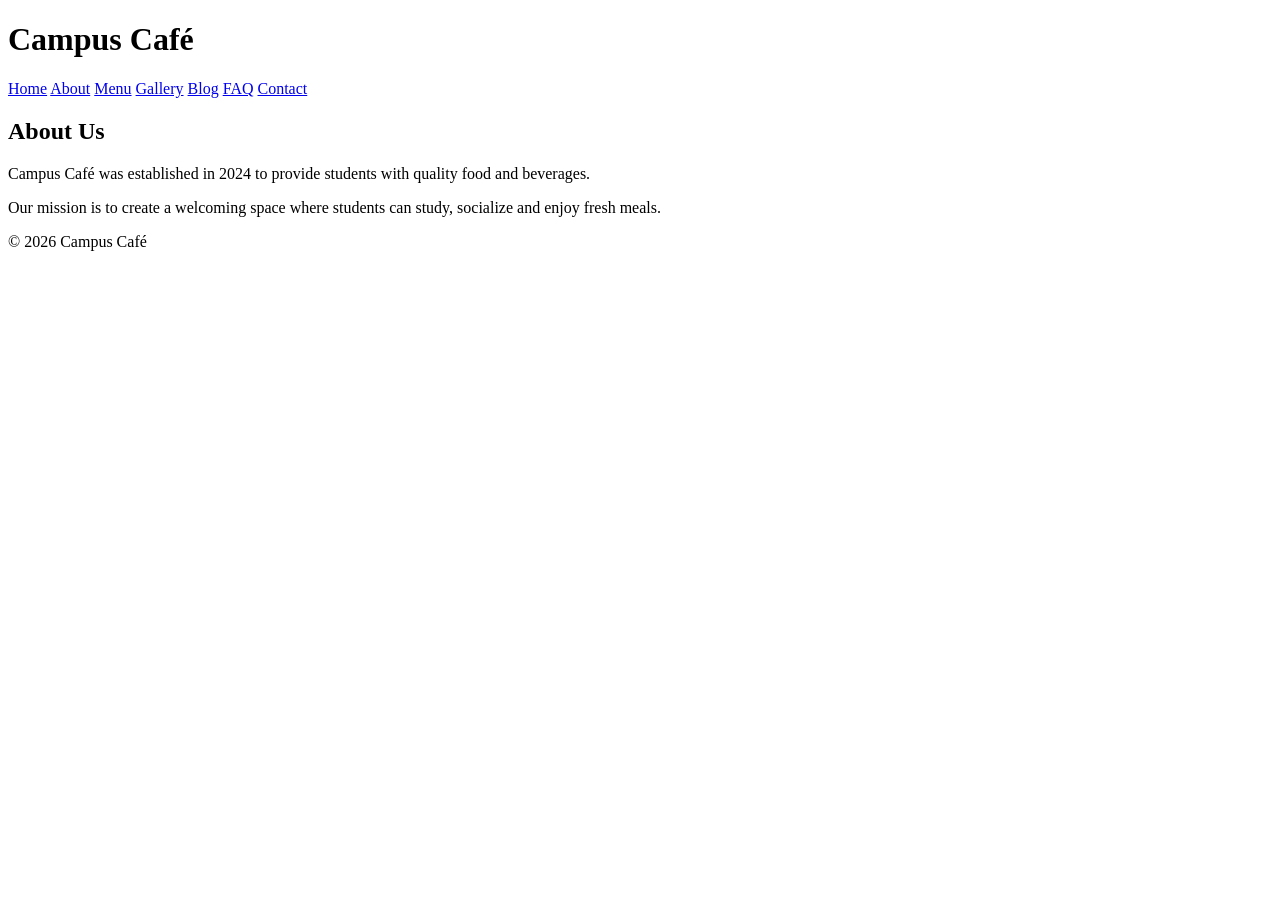
==== about.html @ 497cc383 "Create project structure" ====
<!DOCTYPE html>
<html>
<head>
    <title>About Us</title>
    <link rel="stylesheet" href="style.css">
</head>

<body>

<header>
    <h1>Campus Café</h1>

    <nav>
        <a href="index.html">Home</a>
        <a href="about.html">About</a>
        <a href="menu.html">Menu</a>
        <a href="gallery.html">Gallery</a>
        <a href="blog.html">Blog</a>
        <a href="faq.html">FAQ</a>
        <a href="contact.html">Contact</a>
    </nav>
</header>

<h2>About Us</h2>

<p>
    Campus Café was established in 2024 to provide students
    with quality food and beverages.
</p>

<p>
    Our mission is to create a welcoming space where students
    can study, socialize and enjoy fresh meals.
</p>

<footer>
    <p>© 2026 Campus Café</p>
</footer>

</body>
</html>
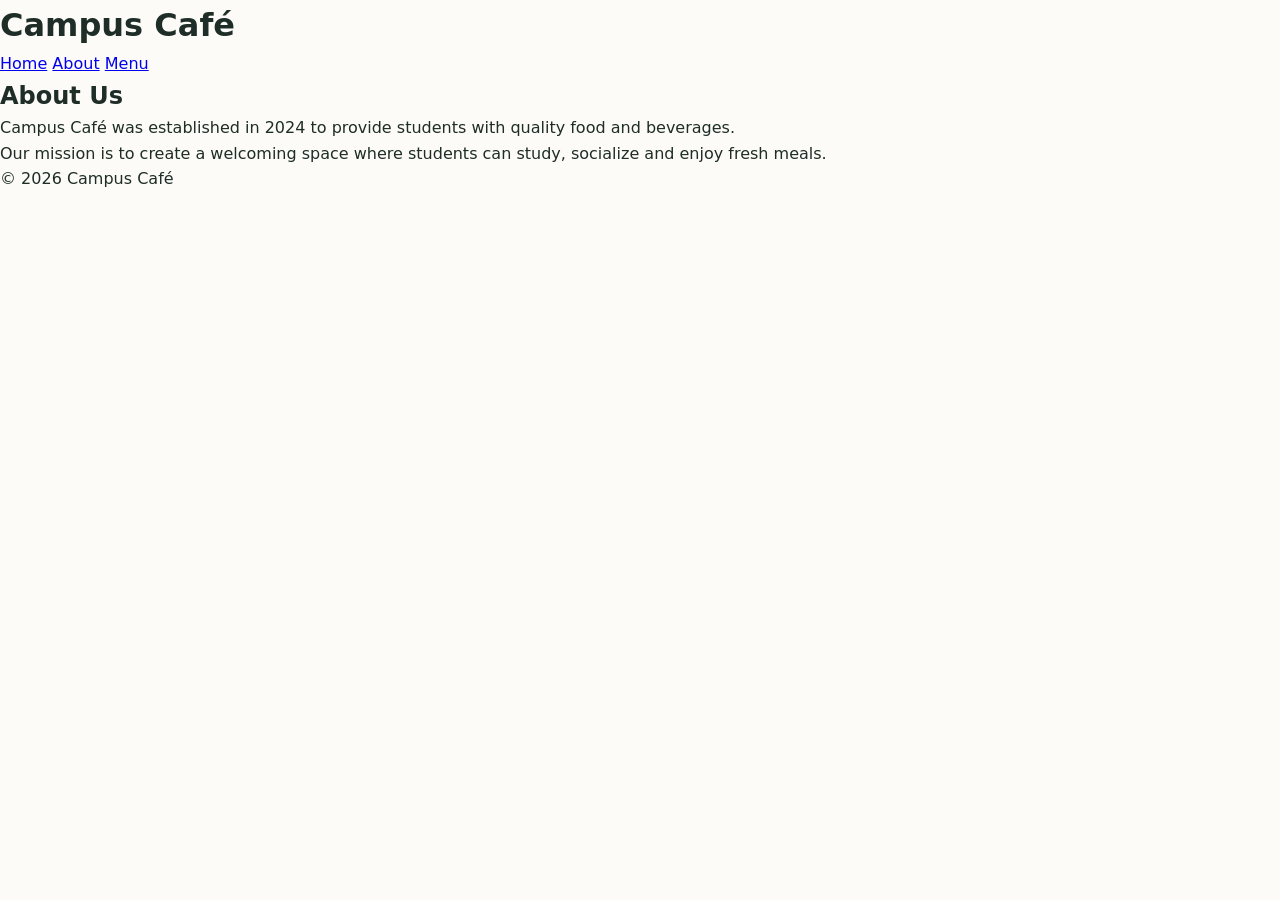
==== commit 07347cfe: "colour scheme" ====
--- a/about.html
+++ b/about.html
@@ -1,37 +1,52 @@
 <!DOCTYPE html>
-<html>
+<html lang="en">
 <head>
-    <title>About Us</title>
-    <link rel="stylesheet" href="style.css">
+    <meta charset="UTF-8">
+    <meta name="viewport" content="width=device-width, initial-scale=1.0">
+    <title>About Us | Campus Café</title>
+    <style>
+        /* --- DESIGN SYSTEM & VARIABLES --- */
+        :root {
+            --bg-primary: #fdfbf7;
+            --bg-secondary: #f4efe6;
+            --accent-dark: #2c4a3e;
+            --accent-light: #4a7c66;
+            --text-dark: #1e2d27;
+            --text-muted: #5c6b64;
+            --white: #ffffff;
+            --gold: #dfa837;
+            --shadow: 0 8px 24px rgba(0, 0, 0, 0.05);
+            --transition: all 0.3s ease;
+        }
+
+        * {
+            box-sizing: border-box;
+            margin: 0;
+            padding: 0;
+            font-family: 'Segoe UI', system-ui, -apple-system, sans-serif;
+        }
+
+        body {
+            background-color: var(--bg-primary);
+            color: var(--text-dark);
+            line-height: 1.6;
+        }
+    </style>
 </head>
-
 <body>
 
 <header>
     <h1>Campus Café</h1>
-
     <nav>
         <a href="index.html">Home</a>
         <a href="about.html">About</a>
         <a href="menu.html">Menu</a>
-        <a href="gallery.html">Gallery</a>
-        <a href="blog.html">Blog</a>
-        <a href="faq.html">FAQ</a>
-        <a href="contact.html">Contact</a>
     </nav>
 </header>
 
 <h2>About Us</h2>
-
-<p>
-    Campus Café was established in 2024 to provide students
-    with quality food and beverages.
-</p>
-
-<p>
-    Our mission is to create a welcoming space where students
-    can study, socialize and enjoy fresh meals.
-</p>
+<p>Campus Café was established in 2024 to provide students with quality food and beverages.</p>
+<p>Our mission is to create a welcoming space where students can study, socialize and enjoy fresh meals.</p>
 
 <footer>
     <p>© 2026 Campus Café</p>
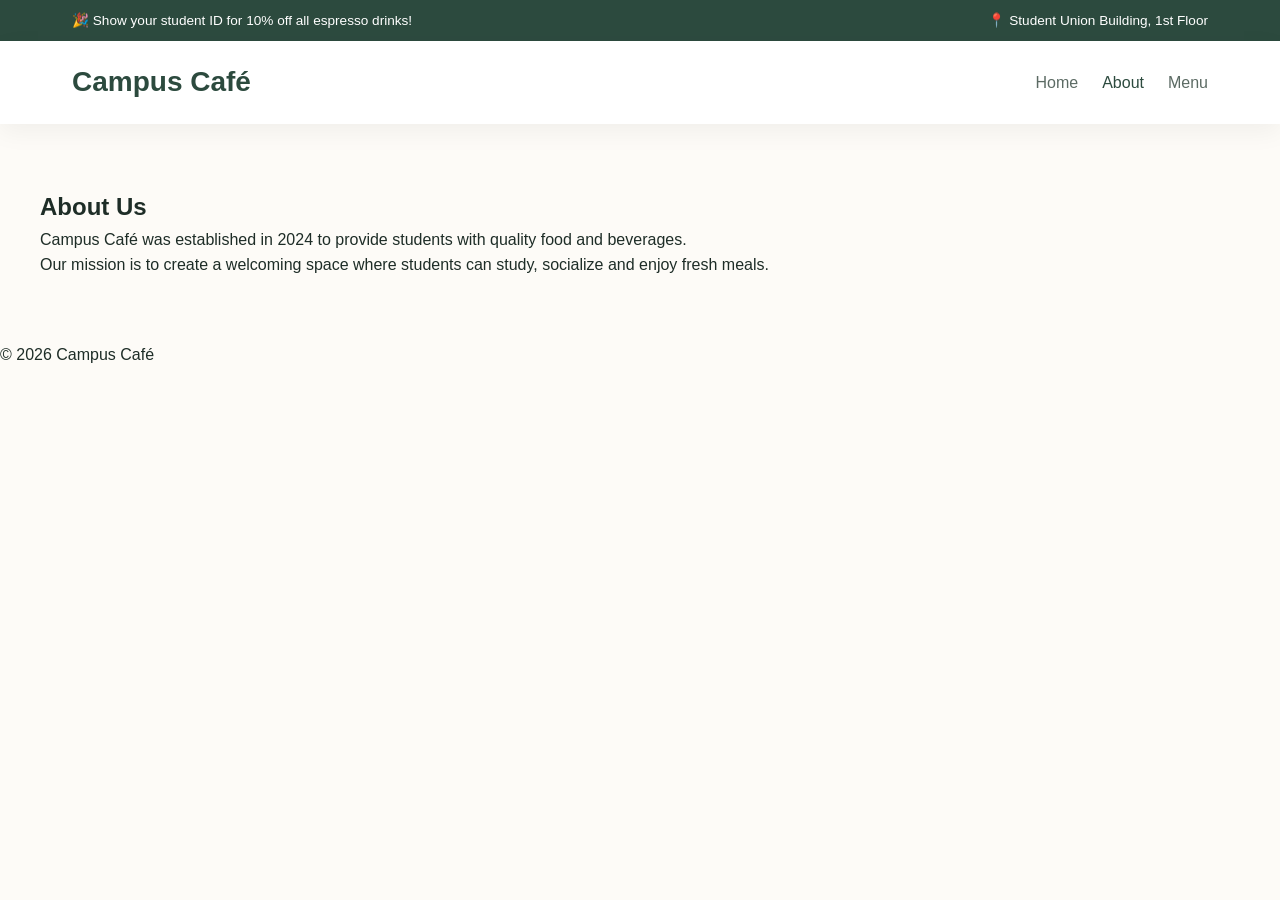
==== commit 5eacbcbe: "header" ====
--- a/about.html
+++ b/about.html
@@ -5,7 +5,6 @@
     <meta name="viewport" content="width=device-width, initial-scale=1.0">
     <title>About Us | Campus Café</title>
     <style>
-        /* --- DESIGN SYSTEM & VARIABLES --- */
         :root {
             --bg-primary: #fdfbf7;
             --bg-secondary: #f4efe6;
@@ -19,34 +18,62 @@
             --transition: all 0.3s ease;
         }
 
-        * {
-            box-sizing: border-box;
-            margin: 0;
-            padding: 0;
-            font-family: 'Segoe UI', system-ui, -apple-system, sans-serif;
+        * { box-sizing: border-box; margin: 0; padding: 0; font-family: 'Segoe UI', sans-serif; }
+        body { background-color: var(--bg-primary); color: var(--text-dark); line-height: 1.6; }
+        
+        .container { max-width: 1200px; margin: 0 auto; padding: 0 2rem; }
+        .text-center { text-align: center; }
+
+        /* --- TOP BANNER & HEADER --- */
+        .top-bar {
+            background-color: var(--accent-dark);
+            color: var(--white);
+            font-size: 0.85rem;
+            padding: 0.6rem 0;
+            font-weight: 500;
         }
-
-        body {
-            background-color: var(--bg-primary);
-            color: var(--text-dark);
-            line-height: 1.6;
+        .top-bar-flex { display: flex; justify-content: space-between; align-items: center; }
+        
+        header {
+            background-color: var(--white);
+            box-shadow: var(--shadow);
+            position: sticky;
+            top: 0;
+            z-index: 999;
+            padding: 1.2rem 0;
         }
+        .header-flex { display: flex; justify-content: space-between; align-items: center; }
+        header h1 { color: var(--accent-dark); font-size: 1.75rem; font-weight: 800; }
+        nav { display: flex; gap: 1.5rem; }
+        nav a { text-decoration: none; color: var(--text-muted); font-weight: 500; transition: var(--transition); }
+        nav a:hover, nav a.active { color: var(--accent-dark); }
     </style>
 </head>
 <body>
 
+<div class="top-bar">
+    <div class="container top-bar-flex">
+        <span>🎉 Show your student ID for 10% off all espresso drinks!</span>
+        <span>📍 Student Union Building, 1st Floor</span>
+    </div>
+</div>
+
 <header>
-    <h1>Campus Café</h1>
-    <nav>
-        <a href="index.html">Home</a>
-        <a href="about.html">About</a>
-        <a href="menu.html">Menu</a>
-    </nav>
+    <div class="container header-flex">
+        <h1>Campus Café</h1>
+        <nav>
+            <a href="index.html">Home</a>
+            <a href="about.html" class="active">About</a>
+            <a href="menu.html">Menu</a>
+        </nav>
+    </div>
 </header>
 
-<h2>About Us</h2>
-<p>Campus Café was established in 2024 to provide students with quality food and beverages.</p>
-<p>Our mission is to create a welcoming space where students can study, socialize and enjoy fresh meals.</p>
+<div class="container" style="padding: 4rem 0;">
+    <h2>About Us</h2>
+    <p>Campus Café was established in 2024 to provide students with quality food and beverages.</p>
+    <p>Our mission is to create a welcoming space where students can study, socialize and enjoy fresh meals.</p>
+</div>
 
 <footer>
     <p>© 2026 Campus Café</p>
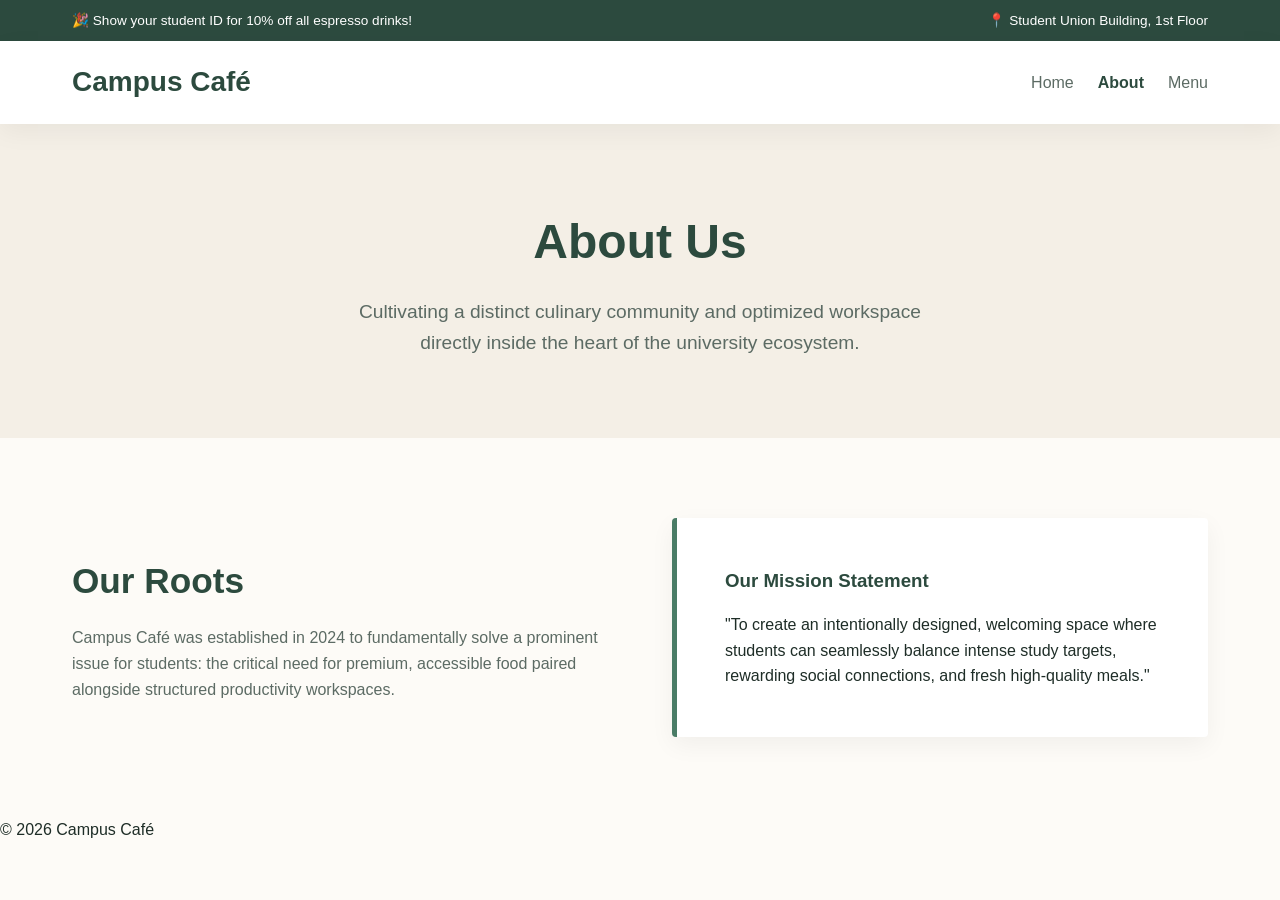
==== commit e26f2c1c: "columns" ====
--- a/about.html
+++ b/about.html
@@ -20,33 +20,27 @@
 
         * { box-sizing: border-box; margin: 0; padding: 0; font-family: 'Segoe UI', sans-serif; }
         body { background-color: var(--bg-primary); color: var(--text-dark); line-height: 1.6; }
-        
         .container { max-width: 1200px; margin: 0 auto; padding: 0 2rem; }
         .text-center { text-align: center; }
+        .section-padding { padding: 5rem 0; }
 
-        /* --- TOP BANNER & HEADER --- */
-        .top-bar {
-            background-color: var(--accent-dark);
-            color: var(--white);
-            font-size: 0.85rem;
-            padding: 0.6rem 0;
-            font-weight: 500;
-        }
-        .top-bar-flex { display: flex; justify-content: space-between; align-items: center; }
-        
-        header {
-            background-color: var(--white);
-            box-shadow: var(--shadow);
-            position: sticky;
-            top: 0;
-            z-index: 999;
-            padding: 1.2rem 0;
-        }
+        .top-bar { background-color: var(--accent-dark); color: var(--white); font-size: 0.85rem; padding: 0.6rem 0; }
+        .top-bar-flex { display: flex; justify-content: space-between; }
+        header { background-color: var(--white); box-shadow: var(--shadow); position: sticky; top: 0; padding: 1.2rem 0; }
         .header-flex { display: flex; justify-content: space-between; align-items: center; }
-        header h1 { color: var(--accent-dark); font-size: 1.75rem; font-weight: 800; }
+        header h1 { color: var(--accent-dark); font-size: 1.75rem; }
         nav { display: flex; gap: 1.5rem; }
-        nav a { text-decoration: none; color: var(--text-muted); font-weight: 500; transition: var(--transition); }
-        nav a:hover, nav a.active { color: var(--accent-dark); }
+        nav a { text-decoration: none; color: var(--text-muted); }
+        nav a.active { color: var(--accent-dark); font-weight: bold; }
+
+        /* --- HERO & SPLIT SECTIONS --- */
+        .inner-hero { background-color: var(--bg-secondary); padding: 5rem 0; }
+        .inner-hero h2 { font-size: 3rem; color: var(--accent-dark); margin-bottom: 1rem; }
+        .inner-hero p { font-size: 1.2rem; color: var(--text-muted); max-width: 600px; margin: 0 auto; }
+
+        .split-50-50 { display: grid; grid-template-columns: repeat(auto-fit, minmax(450px, 1fr)); gap: 4rem; align-items: center; }
+        .story-block { background-color: var(--white); padding: 3rem; border-radius: 4px; box-shadow: var(--shadow); border-left: 5px solid var(--accent-light); }
+        .story-block h3 { color: var(--accent-dark); margin-bottom: 1rem; }
     </style>
 </head>
 <body>
@@ -69,11 +63,29 @@
     </div>
 </header>
 
-<div class="container" style="padding: 4rem 0;">
-    <h2>About Us</h2>
-    <p>Campus Café was established in 2024 to provide students with quality food and beverages.</p>
-    <p>Our mission is to create a welcoming space where students can study, socialize and enjoy fresh meals.</p>
-</div>
+<main>
+    <section class="inner-hero text-center">
+        <div class="container">
+            <h2>About Us</h2>
+            <p>Cultivating a distinct culinary community and optimized workspace directly inside the heart of the university ecosystem.</p>
+        </div>
+    </section>
+
+    <section class="story-section section-padding">
+        <div class="container split-50-50">
+            <div>
+                <h2 style="font-size: 2.2rem; color: var(--accent-dark); margin-bottom: 1rem;">Our Roots</h2>
+                <p style="color: var(--text-muted);">Campus Café was established in 2024 to fundamentally solve a prominent issue for students: the critical need for premium, accessible food paired alongside structured productivity workspaces.</p>
+            </div>
+            <div>
+                <div class="story-block">
+                    <h3>Our Mission Statement</h3>
+                    <p>"To create an intentionally designed, welcoming space where students can seamlessly balance intense study targets, rewarding social connections, and fresh high-quality meals."</p>
+                </div>
+            </div>
+        </div>
+    </section>
+</main>
 
 <footer>
     <p>© 2026 Campus Café</p>
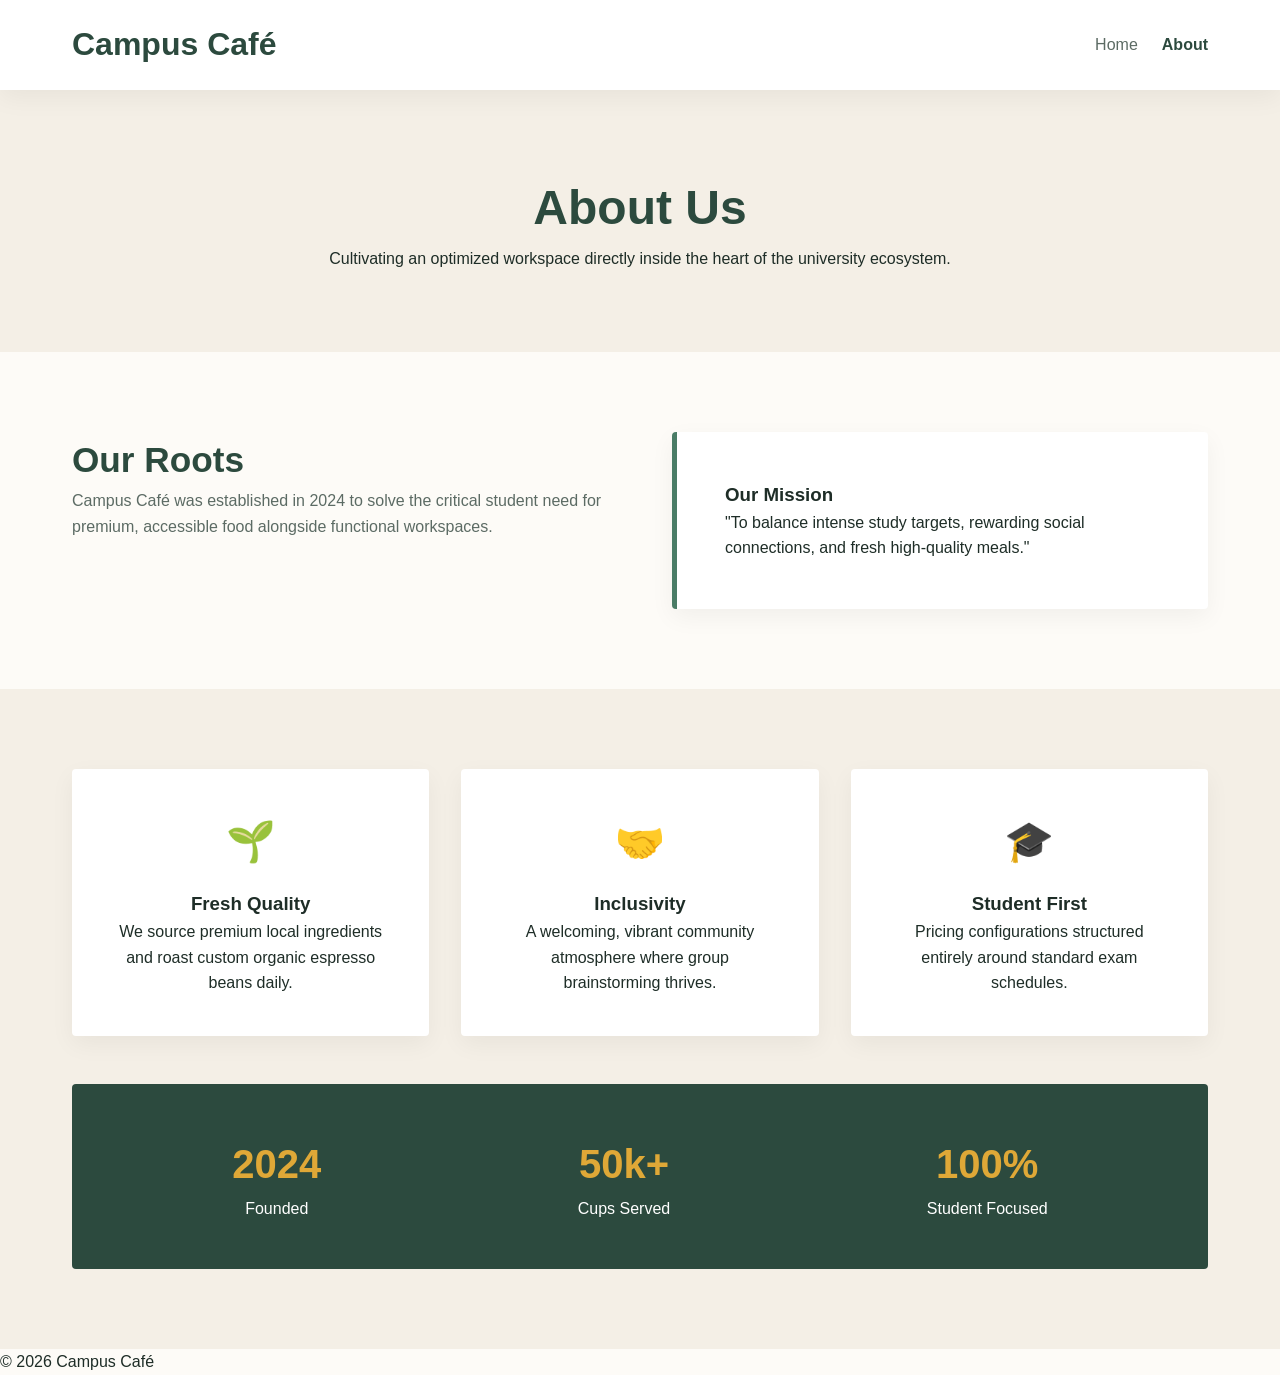
==== commit f9d08bc7: "add grid" ====
--- a/about.html
+++ b/about.html
@@ -6,51 +6,38 @@
     <title>About Us | Campus Café</title>
     <style>
         :root {
-            --bg-primary: #fdfbf7;
-            --bg-secondary: #f4efe6;
-            --accent-dark: #2c4a3e;
-            --accent-light: #4a7c66;
-            --text-dark: #1e2d27;
-            --text-muted: #5c6b64;
-            --white: #ffffff;
-            --gold: #dfa837;
-            --shadow: 0 8px 24px rgba(0, 0, 0, 0.05);
-            --transition: all 0.3s ease;
+            --bg-primary: #fdfbf7;--bg-secondary: #f4efe6;--accent-dark: #2c4a3e;--accent-light: #4a7c66;--text-dark: #1e2d27;--text-muted: #5c6b64;--white: #ffffff;--gold: #dfa837;--shadow: 0 8px 24px rgba(0, 0, 0, 0.05);--transition: all 0.3s ease;
         }
-
         * { box-sizing: border-box; margin: 0; padding: 0; font-family: 'Segoe UI', sans-serif; }
         body { background-color: var(--bg-primary); color: var(--text-dark); line-height: 1.6; }
         .container { max-width: 1200px; margin: 0 auto; padding: 0 2rem; }
         .text-center { text-align: center; }
         .section-padding { padding: 5rem 0; }
 
-        .top-bar { background-color: var(--accent-dark); color: var(--white); font-size: 0.85rem; padding: 0.6rem 0; }
-        .top-bar-flex { display: flex; justify-content: space-between; }
+        .top-bar { background-color: var(--accent-dark); color: var(--white); font-size: 0.85rem; padding: 0.6rem 0; display: flex; }
         header { background-color: var(--white); box-shadow: var(--shadow); position: sticky; top: 0; padding: 1.2rem 0; }
         .header-flex { display: flex; justify-content: space-between; align-items: center; }
-        header h1 { color: var(--accent-dark); font-size: 1.75rem; }
+        header h1 { color: var(--accent-dark); }
         nav { display: flex; gap: 1.5rem; }
         nav a { text-decoration: none; color: var(--text-muted); }
         nav a.active { color: var(--accent-dark); font-weight: bold; }
 
-        /* --- HERO & SPLIT SECTIONS --- */
         .inner-hero { background-color: var(--bg-secondary); padding: 5rem 0; }
-        .inner-hero h2 { font-size: 3rem; color: var(--accent-dark); margin-bottom: 1rem; }
-        .inner-hero p { font-size: 1.2rem; color: var(--text-muted); max-width: 600px; margin: 0 auto; }
+        .inner-hero h2 { font-size: 3rem; color: var(--accent-dark); }
+        .split-50-50 { display: grid; grid-template-columns: repeat(auto-fit, minmax(450px, 1fr)); gap: 4rem; }
+        .story-block { background-color: var(--white); padding: 3rem; border-radius: 4px; box-shadow: var(--shadow); border-left: 5px solid var(--accent-light); }
 
-        .split-50-50 { display: grid; grid-template-columns: repeat(auto-fit, minmax(450px, 1fr)); gap: 4rem; align-items: center; }
-        .story-block { background-color: var(--white); padding: 3rem; border-radius: 4px; box-shadow: var(--shadow); border-left: 5px solid var(--accent-light); }
-        .story-block h3 { color: var(--accent-dark); margin-bottom: 1rem; }
+        /* --- VALUES & STATS SYSTEM --- */
+        .values-section { background-color: var(--bg-secondary); }
+        .grid-3-col { display: grid; grid-template-columns: repeat(auto-fit, minmax(300px, 1fr)); gap: 2rem; }
+        .value-card { background-color: var(--white); padding: 2.5rem; border-radius: 4px; box-shadow: var(--shadow); }
+        .value-card .icon { font-size: 2.5rem; margin-bottom: 1rem; }
+        
+        .stats-panel { display: flex; justify-content: space-around; flex-wrap: wrap; gap: 2rem; margin-top: 3rem; padding: 3rem; background-color: var(--accent-dark); color: var(--white); border-radius: 4px; }
+        .stat-item h4 { font-size: 2.5rem; color: var(--gold); font-weight: 800; }
     </style>
 </head>
 <body>
-
-<div class="top-bar">
-    <div class="container top-bar-flex">
-        <span>🎉 Show your student ID for 10% off all espresso drinks!</span>
-        <span>📍 Student Union Building, 1st Floor</span>
-    </div>
-</div>
 
 <header>
     <div class="container header-flex">
@@ -58,7 +45,6 @@
         <nav>
             <a href="index.html">Home</a>
             <a href="about.html" class="active">About</a>
-            <a href="menu.html">Menu</a>
         </nav>
     </div>
 </header>
@@ -67,29 +53,53 @@
     <section class="inner-hero text-center">
         <div class="container">
             <h2>About Us</h2>
-            <p>Cultivating a distinct culinary community and optimized workspace directly inside the heart of the university ecosystem.</p>
+            <p>Cultivating an optimized workspace directly inside the heart of the university ecosystem.</p>
         </div>
     </section>
 
     <section class="story-section section-padding">
         <div class="container split-50-50">
             <div>
-                <h2 style="font-size: 2.2rem; color: var(--accent-dark); margin-bottom: 1rem;">Our Roots</h2>
-                <p style="color: var(--text-muted);">Campus Café was established in 2024 to fundamentally solve a prominent issue for students: the critical need for premium, accessible food paired alongside structured productivity workspaces.</p>
+                <h2 style="font-size: 2.2rem; color: var(--accent-dark);">Our Roots</h2>
+                <p style="color: var(--text-muted);">Campus Café was established in 2024 to solve the critical student need for premium, accessible food alongside functional workspaces.</p>
             </div>
-            <div>
-                <div class="story-block">
-                    <h3>Our Mission Statement</h3>
-                    <p>"To create an intentionally designed, welcoming space where students can seamlessly balance intense study targets, rewarding social connections, and fresh high-quality meals."</p>
+            <div class="story-block">
+                <h3>Our Mission</h3>
+                <p>"To balance intense study targets, rewarding social connections, and fresh high-quality meals."</p>
+            </div>
+        </div>
+    </section>
+
+    <section class="values-section section-padding text-center">
+        <div class="container">
+            <div class="grid-3-col">
+                <div class="value-card">
+                    <div class="icon">🌱</div>
+                    <h3>Fresh Quality</h3>
+                    <p>We source premium local ingredients and roast custom organic espresso beans daily.</p>
                 </div>
+                <div class="value-card">
+                    <div class="icon">🤝</div>
+                    <h3>Inclusivity</h3>
+                    <p>A welcoming, vibrant community atmosphere where group brainstorming thrives.</p>
+                </div>
+                <div class="value-card">
+                    <div class="icon">🎓</div>
+                    <h3>Student First</h3>
+                    <p>Pricing configurations structured entirely around standard exam schedules.</p>
+                </div>
+            </div>
+
+            <div class="stats-panel">
+                <div class="stat-item"><h4>2024</h4><p>Founded</p></div>
+                <div class="stat-item"><h4>50k+</h4><p>Cups Served</p></div>
+                <div class="stat-item"><h4>100%</h4><p>Student Focused</p></div>
             </div>
         </div>
     </section>
 </main>
 
-<footer>
-    <p>© 2026 Campus Café</p>
-</footer>
+<footer><p>© 2026 Campus Café</p></footer>
 
 </body>
 </html>
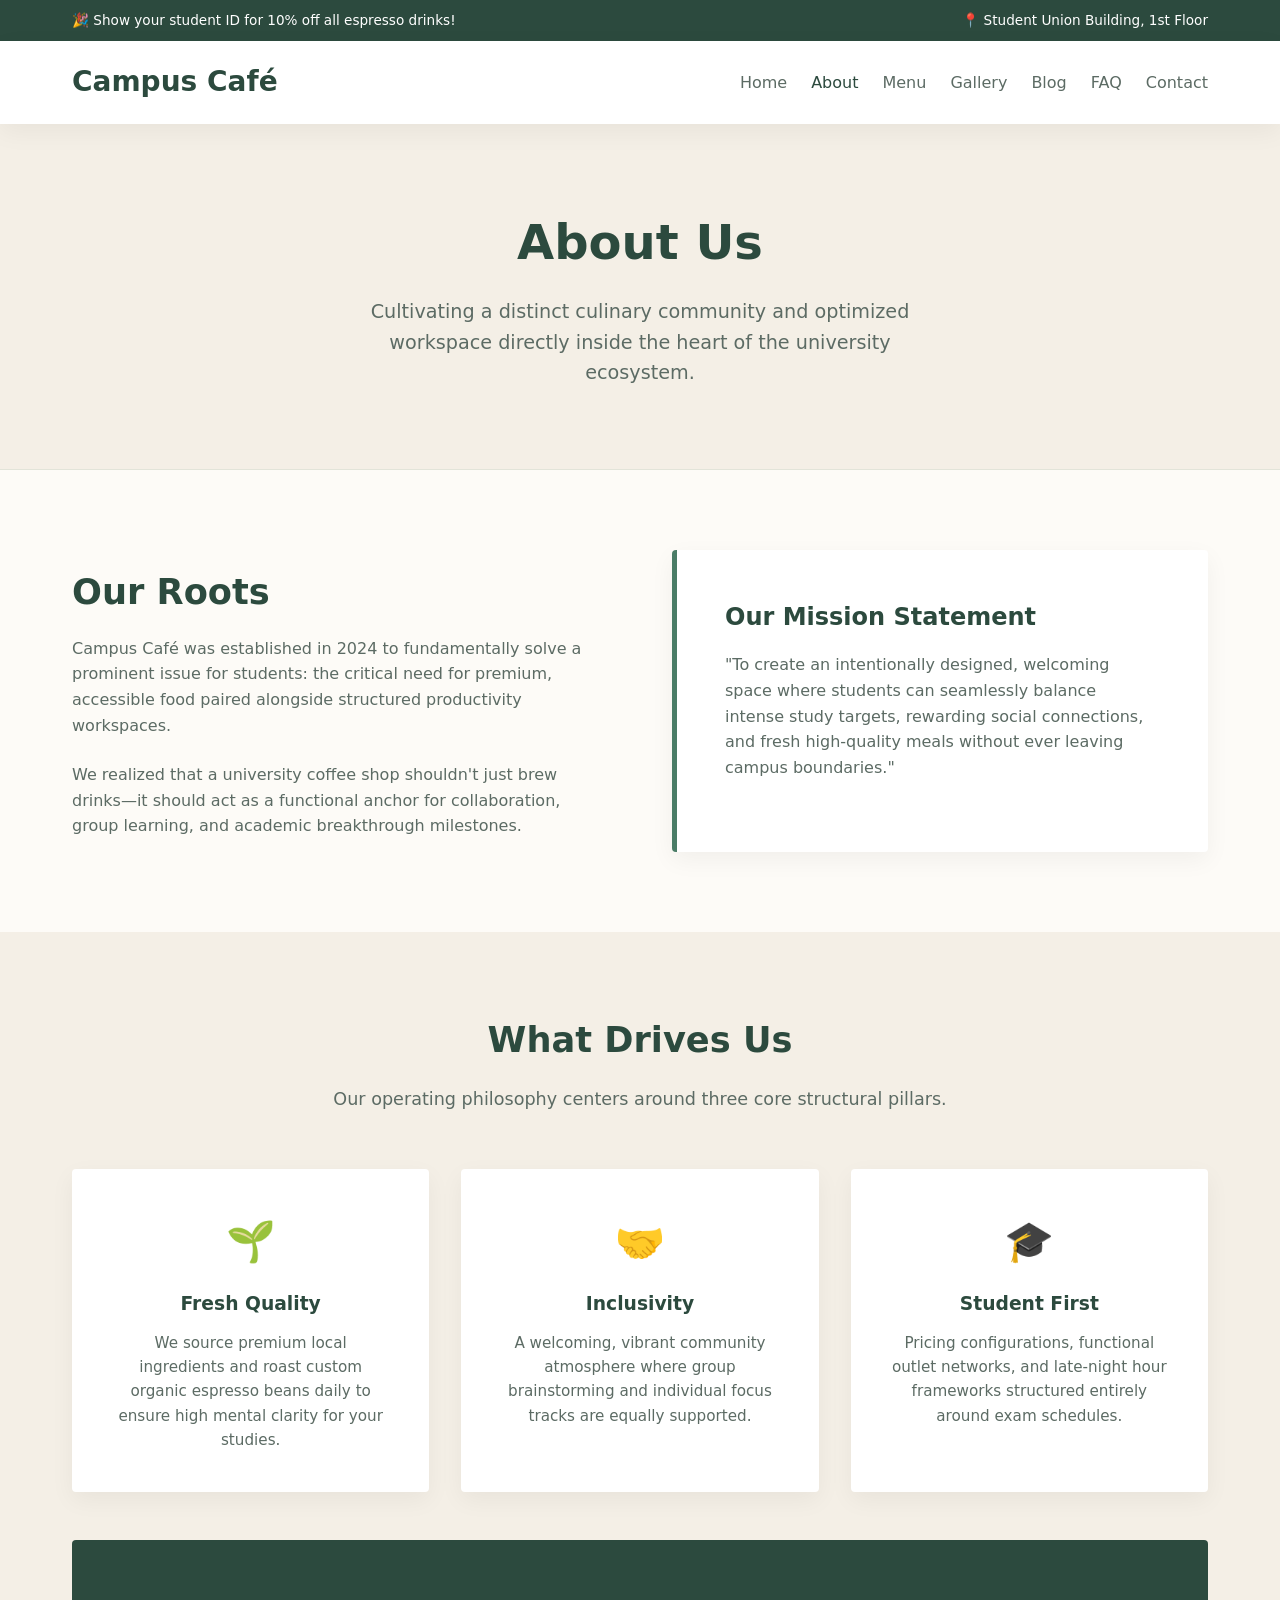
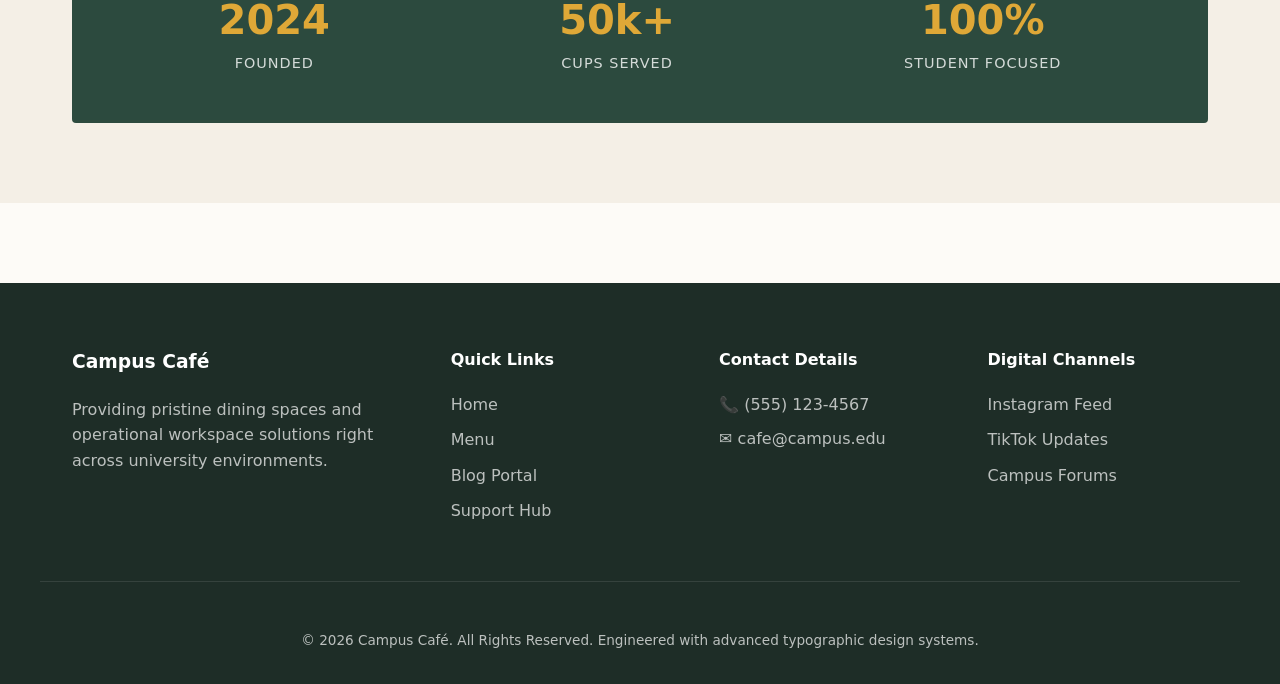
==== commit 564bb7c4: "footer" ====
--- a/about.html
+++ b/about.html
@@ -3,41 +3,250 @@
 <head>
     <meta charset="UTF-8">
     <meta name="viewport" content="width=device-width, initial-scale=1.0">
+    <meta name="description" content="About Campus Café - Our story, mission, and dedication to the student community.">
     <title>About Us | Campus Café</title>
     <style>
+        /* --- DESIGN SYSTEM & VARIABLES --- */
         :root {
-            --bg-primary: #fdfbf7;--bg-secondary: #f4efe6;--accent-dark: #2c4a3e;--accent-light: #4a7c66;--text-dark: #1e2d27;--text-muted: #5c6b64;--white: #ffffff;--gold: #dfa837;--shadow: 0 8px 24px rgba(0, 0, 0, 0.05);--transition: all 0.3s ease;
-        }
-        * { box-sizing: border-box; margin: 0; padding: 0; font-family: 'Segoe UI', sans-serif; }
-        body { background-color: var(--bg-primary); color: var(--text-dark); line-height: 1.6; }
-        .container { max-width: 1200px; margin: 0 auto; padding: 0 2rem; }
+            --bg-primary: #fdfbf7;
+            --bg-secondary: #f4efe6;
+            --accent-dark: #2c4a3e;
+            --accent-light: #4a7c66;
+            --text-dark: #1e2d27;
+            --text-muted: #5c6b64;
+            --white: #ffffff;
+            --gold: #dfa837;
+            --shadow: 0 8px 24px rgba(0, 0, 0, 0.05);
+            --transition: all 0.3s ease;
+        }
+
+        * {
+            box-sizing: border-box;
+            margin: 0;
+            padding: 0;
+            font-family: 'Segoe UI', system-ui, -apple-system, sans-serif;
+        }
+
+        body {
+            background-color: var(--bg-primary);
+            color: var(--text-dark);
+            line-height: 1.6;
+        }
+
+        .container {
+            max-width: 1200px;
+            margin: 0 auto;
+            padding: 0 2rem;
+        }
+
         .text-center { text-align: center; }
         .section-padding { padding: 5rem 0; }
 
-        .top-bar { background-color: var(--accent-dark); color: var(--white); font-size: 0.85rem; padding: 0.6rem 0; display: flex; }
-        header { background-color: var(--white); box-shadow: var(--shadow); position: sticky; top: 0; padding: 1.2rem 0; }
-        .header-flex { display: flex; justify-content: space-between; align-items: center; }
-        header h1 { color: var(--accent-dark); }
-        nav { display: flex; gap: 1.5rem; }
-        nav a { text-decoration: none; color: var(--text-muted); }
-        nav a.active { color: var(--accent-dark); font-weight: bold; }
-
-        .inner-hero { background-color: var(--bg-secondary); padding: 5rem 0; }
-        .inner-hero h2 { font-size: 3rem; color: var(--accent-dark); }
-        .split-50-50 { display: grid; grid-template-columns: repeat(auto-fit, minmax(450px, 1fr)); gap: 4rem; }
-        .story-block { background-color: var(--white); padding: 3rem; border-radius: 4px; box-shadow: var(--shadow); border-left: 5px solid var(--accent-light); }
-
-        /* --- VALUES & STATS SYSTEM --- */
+        /* --- TOP BANNER --- */
+        .top-bar {
+            background-color: var(--accent-dark);
+            color: var(--white);
+            font-size: 0.85rem;
+            padding: 0.6rem 0;
+            font-weight: 500;
+        }
+        .top-bar-flex {
+            display: flex;
+            justify-content: space-between;
+            align-items: center;
+            flex-wrap: wrap;
+            gap: 0.5rem;
+        }
+
+        /* --- NAVIGATION HEADER --- */
+        header {
+            background-color: var(--white);
+            box-shadow: var(--shadow);
+            position: sticky;
+            top: 0;
+            z-index: 999;
+            padding: 1.2rem 0;
+        }
+        .header-flex {
+            display: flex;
+            justify-content: space-between;
+            align-items: center;
+        }
+        header h1 {
+            color: var(--accent-dark);
+            font-size: 1.75rem;
+            font-weight: 800;
+        }
+        nav {
+            display: flex;
+            gap: 1.5rem;
+        }
+        nav a {
+            text-decoration: none;
+            color: var(--text-muted);
+            font-weight: 500;
+            transition: var(--transition);
+        }
+        nav a:hover, nav a.active {
+            color: var(--accent-dark);
+        }
+
+        /* --- INNER PAGE HERO --- */
+        .inner-hero {
+            background-color: var(--bg-secondary);
+            padding: 5rem 0;
+            border-bottom: 1px solid rgba(74, 124, 102, 0.1);
+        }
+        .inner-hero h2 {
+            font-size: 3rem;
+            color: var(--accent-dark);
+            margin-bottom: 1rem;
+        }
+        .inner-hero p {
+            font-size: 1.2rem;
+            color: var(--text-muted);
+            max-width: 600px;
+            margin: 0 auto;
+        }
+
+        /* --- COLS / SECTIONS LAYOUT --- */
+        .section-title {
+            font-size: 2.2rem;
+            color: var(--accent-dark);
+            margin-bottom: 1rem;
+        }
+        .section-subtitle {
+            color: var(--text-muted);
+            margin-bottom: 3.5rem;
+            font-size: 1.1rem;
+        }
+
+        .split-50-50 {
+            display: grid;
+            grid-template-columns: repeat(auto-fit, minmax(450px, 1fr));
+            gap: 4rem;
+            align-items: center;
+        }
+
+        .grid-3-col {
+            display: grid;
+            grid-template-columns: repeat(auto-fit, minmax(300px, 1fr));
+            gap: 2rem;
+        }
+
+        /* Story Block Card Style */
+        .story-block {
+            background-color: var(--white);
+            padding: 3rem;
+            border-radius: 4px;
+            box-shadow: var(--shadow);
+            border-left: 5px solid var(--accent-light);
+        }
+        .story-block h3 {
+            color: var(--accent-dark);
+            font-size: 1.5rem;
+            margin-bottom: 1rem;
+        }
+        .story-block p {
+            color: var(--text-muted);
+            margin-bottom: 1.5rem;
+        }
+
+        /* Value Cards */
         .values-section { background-color: var(--bg-secondary); }
-        .grid-3-col { display: grid; grid-template-columns: repeat(auto-fit, minmax(300px, 1fr)); gap: 2rem; }
-        .value-card { background-color: var(--white); padding: 2.5rem; border-radius: 4px; box-shadow: var(--shadow); }
-        .value-card .icon { font-size: 2.5rem; margin-bottom: 1rem; }
-        
-        .stats-panel { display: flex; justify-content: space-around; flex-wrap: wrap; gap: 2rem; margin-top: 3rem; padding: 3rem; background-color: var(--accent-dark); color: var(--white); border-radius: 4px; }
-        .stat-item h4 { font-size: 2.5rem; color: var(--gold); font-weight: 800; }
+        .value-card {
+            background-color: var(--white);
+            padding: 2.5rem;
+            border-radius: 4px;
+            box-shadow: var(--shadow);
+            transition: var(--transition);
+        }
+        .value-card:hover {
+            transform: translateY(-5px);
+        }
+        .value-card .icon {
+            font-size: 2.5rem;
+            margin-bottom: 1rem;
+        }
+        .value-card h3 {
+            color: var(--accent-dark);
+            margin-bottom: 0.75rem;
+        }
+        .value-card p {
+            color: var(--text-muted);
+            font-size: 0.95rem;
+        }
+
+        /* Stat Counter Framework */
+        .stats-panel {
+            display: flex;
+            justify-content: space-around;
+            flex-wrap: wrap;
+            gap: 2rem;
+            margin-top: 3rem;
+            padding: 3rem;
+            background-color: var(--accent-dark);
+            color: var(--white);
+            border-radius: 4px;
+        }
+        .stat-item h4 {
+            font-size: 2.5rem;
+            color: var(--gold);
+            font-weight: 800;
+        }
+        .stat-item p {
+            font-size: 0.9rem;
+            text-transform: uppercase;
+            letter-spacing: 1px;
+            color: rgba(255,255,255,0.8);
+        }
+
+        /* --- DETAILED MULTI-COLUMN FOOTER --- */
+        footer {
+            background-color: var(--text-dark);
+            color: rgba(255, 255, 255, 0.7);
+            padding: 4rem 0 2rem 0;
+            margin-top: 5rem;
+        }
+        .footer-grid {
+            display: grid;
+            grid-template-columns: 1.5fr 1fr 1fr 1fr;
+            gap: 3rem;
+            margin-bottom: 3rem;
+            border-bottom: 1px solid rgba(255, 255, 255, 0.1);
+            padding-bottom: 3rem;
+        }
+        .footer-brand h3, .footer-links h4, .footer-contact h4, .footer-socials h4 {
+            color: var(--white);
+            margin-bottom: 1.2rem;
+        }
+        .footer-links ul, .footer-socials ul { list-style: none; }
+        .footer-links ul li, .footer-socials ul li { margin-bottom: 0.6rem; }
+        .footer-links ul li a, .footer-socials ul li a {
+            color: rgba(255, 255, 255, 0.7);
+            text-decoration: none;
+            transition: var(--transition);
+        }
+        .footer-links ul li a:hover, .footer-socials ul li a:hover { color: var(--gold); }
+        .footer-bottom { font-size: 0.85rem; }
+
+        @media (max-width: 992px) {
+            .split-50-50 { grid-template-columns: 1fr; gap: 2rem; }
+            .footer-grid { grid-template-columns: repeat(2, 1fr); }
+        }
+        @media (max-width: 600px) {
+            .footer-grid { grid-template-columns: 1fr; }
+        }
     </style>
 </head>
 <body>
+
+<div class="top-bar">
+    <div class="container top-bar-flex">
+        <span>🎉 Show your student ID for 10% off all espresso drinks!</span>
+        <span>📍 Student Union Building, 1st Floor</span>
+    </div>
+</div>
 
 <header>
     <div class="container header-flex">
@@ -45,6 +254,11 @@
         <nav>
             <a href="index.html">Home</a>
             <a href="about.html" class="active">About</a>
+            <a href="menu.html">Menu</a>
+            <a href="gallery.html">Gallery</a>
+            <a href="blog.html">Blog</a>
+            <a href="faq.html">FAQ</a>
+            <a href="contact.html">Contact</a>
         </nav>
     </div>
 </header>
@@ -53,53 +267,99 @@
     <section class="inner-hero text-center">
         <div class="container">
             <h2>About Us</h2>
-            <p>Cultivating an optimized workspace directly inside the heart of the university ecosystem.</p>
+            <p>Cultivating a distinct culinary community and optimized workspace directly inside the heart of the university ecosystem.</p>
         </div>
     </section>
 
     <section class="story-section section-padding">
         <div class="container split-50-50">
-            <div>
-                <h2 style="font-size: 2.2rem; color: var(--accent-dark);">Our Roots</h2>
-                <p style="color: var(--text-muted);">Campus Café was established in 2024 to solve the critical student need for premium, accessible food alongside functional workspaces.</p>
+            <div class="content-left">
+                <h2 class="section-title">Our Roots</h2>
+                <p style="margin-bottom: 1.5rem; color: var(--text-muted);">Campus Café was established in 2024 to fundamentally solve a prominent issue for students: the critical need for premium, accessible food paired alongside structured productivity workspaces.</p>
+                <p style="color: var(--text-muted);">We realized that a university coffee shop shouldn't just brew drinks—it should act as a functional anchor for collaboration, group learning, and academic breakthrough milestones.</p>
             </div>
-            <div class="story-block">
-                <h3>Our Mission</h3>
-                <p>"To balance intense study targets, rewarding social connections, and fresh high-quality meals."</p>
+            <div class="content-right">
+                <div class="story-block">
+                    <h3>Our Mission Statement</h3>
+                    <p>"To create an intentionally designed, welcoming space where students can seamlessly balance intense study targets, rewarding social connections, and fresh high-quality meals without ever leaving campus boundaries."</p>
+                </div>
             </div>
         </div>
     </section>
 
     <section class="values-section section-padding text-center">
         <div class="container">
+            <h2 class="section-title">What Drives Us</h2>
+            <p class="section-subtitle">Our operating philosophy centers around three core structural pillars.</p>
             <div class="grid-3-col">
                 <div class="value-card">
                     <div class="icon">🌱</div>
                     <h3>Fresh Quality</h3>
-                    <p>We source premium local ingredients and roast custom organic espresso beans daily.</p>
+                    <p>We source premium local ingredients and roast custom organic espresso beans daily to ensure high mental clarity for your studies.</p>
                 </div>
                 <div class="value-card">
                     <div class="icon">🤝</div>
                     <h3>Inclusivity</h3>
-                    <p>A welcoming, vibrant community atmosphere where group brainstorming thrives.</p>
+                    <p>A welcoming, vibrant community atmosphere where group brainstorming and individual focus tracks are equally supported.</p>
                 </div>
                 <div class="value-card">
                     <div class="icon">🎓</div>
                     <h3>Student First</h3>
-                    <p>Pricing configurations structured entirely around standard exam schedules.</p>
+                    <p>Pricing configurations, functional outlet networks, and late-night hour frameworks structured entirely around exam schedules.</p>
                 </div>
             </div>
 
             <div class="stats-panel">
-                <div class="stat-item"><h4>2024</h4><p>Founded</p></div>
-                <div class="stat-item"><h4>50k+</h4><p>Cups Served</p></div>
-                <div class="stat-item"><h4>100%</h4><p>Student Focused</p></div>
+                <div class="stat-item">
+                    <h4>2024</h4>
+                    <p>Founded</p>
+                </div>
+                <div class="stat-item">
+                    <h4>50k+</h4>
+                    <p>Cups Served</p>
+                </div>
+                <div class="stat-item">
+                    <h4>100%</h4>
+                    <p>Student Focused</p>
+                </div>
             </div>
         </div>
     </section>
 </main>
 
-<footer><p>© 2026 Campus Café</p></footer>
+<footer>
+    <div class="container footer-grid">
+        <div class="footer-brand">
+            <h3>Campus Café</h3>
+            <p>Providing pristine dining spaces and operational workspace solutions right across university environments.</p>
+        </div>
+        <div class="footer-links">
+            <h4>Quick Links</h4>
+            <ul>
+                <li><a href="index.html">Home</a></li>
+                <li><a href="menu.html">Menu</a></li>
+                <li><a href="blog.html">Blog Portal</a></li>
+                <li><a href="contact.html">Support Hub</a></li>
+            </ul>
+        </div>
+        <div class="footer-contact">
+            <h4>Contact Details</h4>
+            <p style="margin-bottom: 0.5rem;">📞 (555) 123-4567</p>
+            <p>✉️ cafe@campus.edu</p>
+        </div>
+        <div class="footer-socials">
+            <h4>Digital Channels</h4>
+            <ul>
+                <li><a href="#">Instagram Feed</a></li>
+                <li><a href="#">TikTok Updates</a></li>
+                <li><a href="#">Campus Forums</a></li>
+            </ul>
+        </div>
+    </div>
+    <div class="footer-bottom text-center">
+        <p>&copy; 2026 Campus Café. All Rights Reserved. Engineered with advanced typographic design systems.</p>
+    </div>
+</footer>
 
 </body>
 </html>
